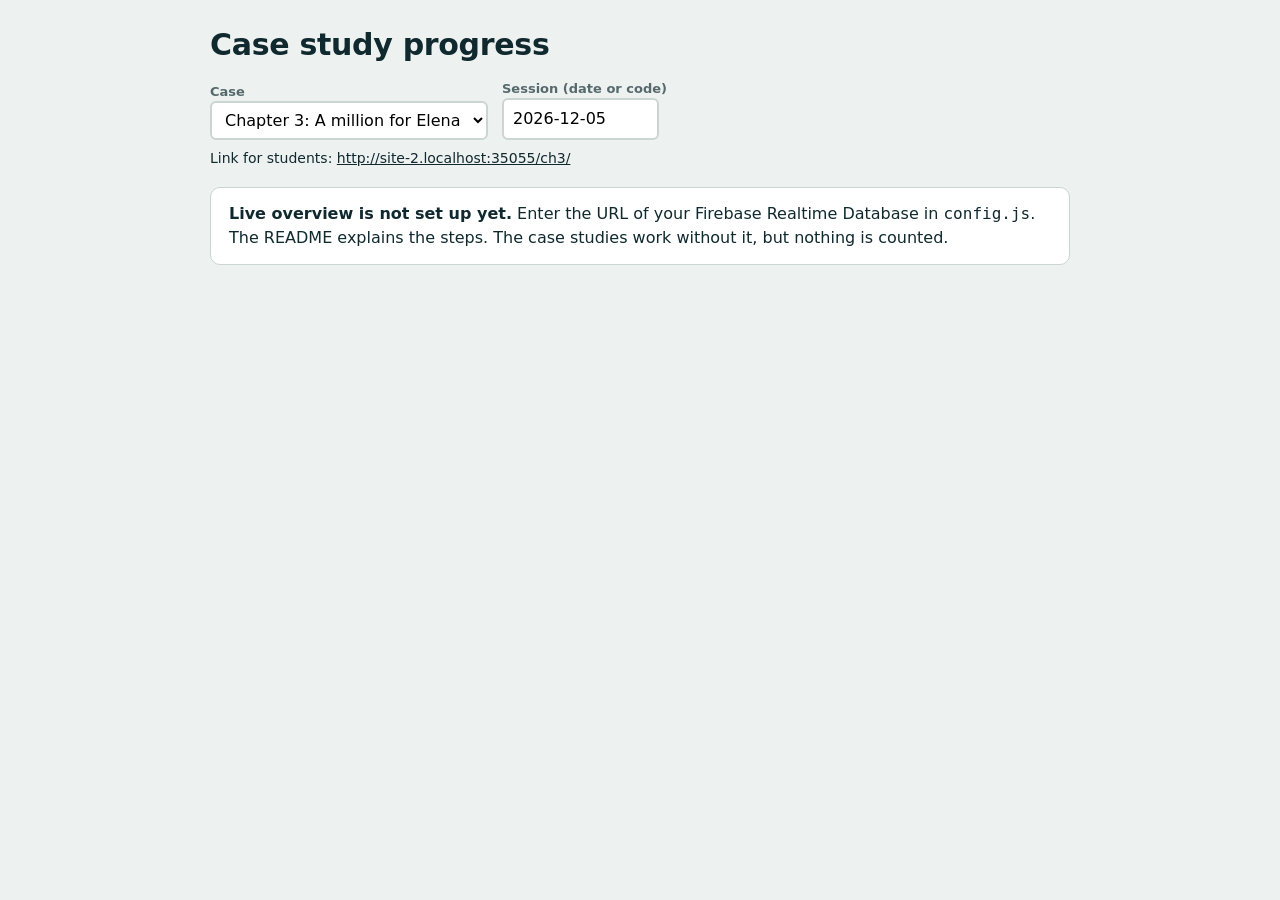
==== dashboard.html @ 78c8aa27 "Add chapter 3 case study, instructor dashboard and setup notes Co-Authored-By: Claude Fable 5.2 <nor" ====
<!doctype html>
<html lang="en">
<head>
<meta charset="utf-8">
<meta name="viewport" content="width=device-width, initial-scale=1">
<meta name="robots" content="noindex">
<title>Case study progress</title>
<link rel="stylesheet" href="assets/case.css">
<style>
.dash{max-width:900px;margin:0 auto;padding:28px 20px 60px}
.dash h1{font-size:30px;font-weight:800}
.ctl{display:flex;flex-wrap:wrap;gap:14px;align-items:end;margin:16px 0 8px}
.ctl label{display:block;font-size:13px;font-weight:700;color:var(--muted)}
.ctl select,.ctl input{font:inherit;padding:7px 9px;border:2px solid var(--line);border-radius:6px;background:#fff}
.link{font-size:14px;word-break:break-all;margin:4px 0 18px}
.big{display:flex;gap:40px;margin:10px 0 22px}
.big div b{display:block;font-size:64px;line-height:1;font-weight:800}
.big div span{color:var(--muted)}
.bar{display:grid;grid-template-columns:minmax(150px,260px) 1fr 86px;gap:12px;align-items:center;margin:9px 0}
.bar .t{font-weight:700;font-size:15px}
.bar .rail{height:26px;background:#fff;border:1px solid var(--line);border-radius:6px;overflow:hidden}
.bar .fill{height:100%;background:var(--teal);transition:width .4s}
.bar .n{text-align:right;font-weight:700}
.note{background:#fff;border:1px solid var(--line);border-radius:10px;padding:14px 18px;margin-top:18px}
.stamp{font-size:13px;color:var(--muted);margin-top:18px}
</style>
</head>
<body>
<main class="dash">
  <h1>Case study progress</h1>
  <div class="ctl">
    <div><label for="case">Case</label><select id="case"><option value="ch3">Chapter 3: A million for Elena</option></select></div>
    <div><label for="run">Session (date or code)</label><input id="run" size="12"></div>
  </div>
  <p class="link">Link for students: <a id="link" href="#"></a></p>
  <div id="out"></div>
  <p class="stamp" id="stamp"></p>
</main>
<script src="config.js"></script>
<script>
(function(){
  var cfg=window.CASE_CONFIG||{}, $=function(i){return document.getElementById(i);};
  var d=new Date(), p=function(n){return (n<10?"0":"")+n;};
  var q=new URLSearchParams(location.search);
  $("run").value=q.get("run")||d.getFullYear()+"-"+p(d.getMonth()+1)+"-"+p(d.getDate());
  if(q.get("case")) $("case").value=q.get("case");
  var titles={}, timer=null;

  function loadTitles(id,cb){
    if(titles[id]) return cb();
    var s=document.createElement("script"); s.src=id+"/case-data.js";
    s.onload=function(){ titles[id]=window.CASE.tasks.map(function(t){return t.title;}); cb(); };
    s.onerror=function(){ titles[id]=[]; cb(); };
    document.head.appendChild(s);
  }
  function link(){
    var base=location.href.replace(/dashboard\.html.*$/,""), today=d.getFullYear()+"-"+p(d.getMonth()+1)+"-"+p(d.getDate());
    var u=base+$("case").value+"/"+($("run").value===today?"":"?run="+encodeURIComponent($("run").value));
    $("link").href=u; $("link").textContent=u;
  }
  function draw(data){
    var id=$("case").value, T=titles[id]||[], n=T.length, sessions=Object.keys(data||{});
    var started=sessions.length, c=[], i;
    for(i=1;i<=n;i++) c.push(sessions.filter(function(s){return data[s]["s"+i]!=null;}).length);
    var h='<div class="big"><div><b>'+started+'</b><span>teams started</span></div><div><b>'+(c[n-1]||0)+'</b><span>teams finished</span></div></div>';
    T.forEach(function(t,k){
      var pct=started?Math.round(c[k]/started*100):0;
      h+='<div class="bar"><div class="t">'+(k+1)+'. '+t+'</div><div class="rail"><div class="fill" style="width:'+pct+'%"></div></div><div class="n">'+c[k]+' ('+pct+'%)</div></div>';
    });
    if(!started) h+='<p class="note">No team has started in this session yet. Students must open the link above, with the same session code.</p>';
    $("out").innerHTML=h;
  }
  function tick(){
    if(!cfg.firebaseUrl){
      $("out").innerHTML='<p class="note"><strong>Live overview is not set up yet.</strong> Enter the URL of your Firebase Realtime Database in <code>config.js</code>. The README explains the steps. The case studies work without it, but nothing is counted.</p>';
      return;
    }
    var run=$("run").value.replace(/[^A-Za-z0-9_-]/g,"").slice(0,20)||"default";
    fetch(cfg.firebaseUrl.replace(/\/+$/,"")+"/progress/"+$("case").value+"/"+run+".json",{cache:"no-store"})
      .then(function(r){ if(!r.ok) throw new Error("HTTP "+r.status); return r.json(); })
      .then(function(data){ draw(data); $("stamp").textContent="Updated "+new Date().toLocaleTimeString()+". Refreshes every 5 seconds."; })
      .catch(function(e){ $("stamp").textContent="Could not read the database ("+e.message+"). Check the URL in config.js and the database rules."; });
  }
  function start(){ link(); clearInterval(timer); loadTitles($("case").value,function(){ tick(); timer=setInterval(tick,5000); }); }
  $("case").onchange=start; $("run").onchange=start; start();
})();
</script>
</body>
</html>
---- assets/case.css ----
:root{
  --paper:#EDF1F0; --panel:#FFFFFF; --ink:#10292E; --muted:#56696D; --line:#CBD5D3;
  --amber:#C98A12; --teal:#1F7F78; --berry:#B3305F; --ok:#22734A; --okbg:#E3F1E8;
  --bad:#B4410E; --badbg:#FBEBDD; --focus:#2B6CB0;
  --sans:"Avenir Next","Segoe UI Variable","Segoe UI",system-ui,-apple-system,"Helvetica Neue",Arial,sans-serif;
  --serif:"Iowan Old Style","Palatino Linotype",Palatino,"Book Antiqua",Georgia,serif;
}
*{box-sizing:border-box}
html{-webkit-text-size-adjust:100%}
body{margin:0;background:var(--paper);color:var(--ink);font:16px/1.5 var(--sans);font-variant-numeric:tabular-nums}
h1,h2,h3{line-height:1.15;margin:0;letter-spacing:-.01em}
p{margin:.6em 0}
a{color:inherit}
button{font:inherit;cursor:pointer}
:focus-visible{outline:3px solid var(--focus);outline-offset:2px}

.top{position:sticky;top:0;z-index:5;background:var(--ink);color:#fff}
.top-in{max-width:1180px;margin:0 auto;padding:10px 20px;display:flex;align-items:center;gap:18px}
.top .name{font-weight:700;font-size:15px;white-space:nowrap}
.track{display:flex;gap:6px;flex:1;list-style:none;margin:0;padding:0}
.track li{flex:1;height:26px;border-radius:13px;background:rgba(255,255,255,.14);font-size:13px;font-weight:700;
  display:flex;align-items:center;justify-content:center;color:rgba(255,255,255,.6)}
.track li.done{background:#7FD1A6;color:var(--ink)}
.track li.now{background:#fff;color:var(--ink)}
.clock{font-size:14px;white-space:nowrap;opacity:.85}

.wrap{max-width:1180px;margin:0 auto;padding:24px 20px 80px;display:grid;gap:28px}
@media(min-width:940px){.wrap{grid-template-columns:minmax(0,1fr) 440px;align-items:start}
  .aside{position:sticky;top:66px}}
.aside{order:2}
.aside{background:var(--panel);border-radius:10px;padding:16px 16px 12px;border:1px solid var(--line)}
.aside h2{font-size:17px}
.aside summary{font-weight:700;cursor:pointer;font-size:17px}

.intro h1{font-size:clamp(34px,6vw,56px);font-weight:800;letter-spacing:-.03em;max-width:12ch}
.intro .lede{font-size:19px;max-width:56ch}
.rules{padding-left:1.1em;max-width:60ch}
.rules li{margin:.3em 0}

.task{background:var(--panel);border:1px solid var(--line);border-radius:10px;padding:22px 24px;margin-bottom:16px}
.task h2{font-size:24px;font-weight:800;margin-bottom:4px}
.task .num{font-size:14px;color:var(--muted);font-weight:700}
.task .body{max-width:66ch}
.mail{font-family:var(--serif);font-size:18px;line-height:1.55;border-left:4px solid var(--berry);padding:2px 0 2px 16px;margin:14px 0;max-width:60ch}
.mail .from{display:block;font-family:var(--sans);font-size:13px;font-weight:700;color:var(--berry);margin-bottom:2px}
.given{border-collapse:collapse;margin:10px 0;font-size:15px}
.given th,.given td{padding:5px 14px 5px 0;text-align:left;border-bottom:1px solid var(--line)}
.given th{font-weight:700;color:var(--muted);font-size:13px}
.given td.r,.given th.r{text-align:right}
.f{font-family:var(--serif);font-style:italic;white-space:nowrap}

.fields{display:grid;gap:12px;margin:18px 0 6px;max-width:520px}
.field label{display:block;font-weight:700;font-size:15px;margin-bottom:4px}
.field .row{display:flex;align-items:center;gap:8px}
.field input{font:inherit;font-size:18px;width:150px;padding:8px 10px;border:2px solid var(--line);border-radius:6px;background:#fff;color:var(--ink)}
.field input.ok{border-color:var(--ok);background:var(--okbg)}
.field input.bad{border-color:var(--bad);background:var(--badbg)}
.field .unit{color:var(--muted)}
.field .mark{font-weight:800}
.field .mark.ok{color:var(--ok)} .field .mark.bad{color:var(--bad)}
.hint{margin:6px 0 0;padding:8px 12px;border-radius:6px;background:var(--badbg);color:#5C2606;font-size:15px;max-width:60ch}
.choice{margin:18px 0 6px;border:0;padding:0}
.choice legend{font-weight:700;padding:0;margin-bottom:6px;max-width:60ch}
.choice label{display:flex;gap:10px;align-items:flex-start;padding:8px 10px;border:2px solid var(--line);border-radius:6px;margin:6px 0;max-width:62ch;cursor:pointer}
.choice label.ok{border-color:var(--ok);background:var(--okbg)}
.choice label.bad{border-color:var(--bad);background:var(--badbg)}
.choice input{margin-top:5px}
.actions{display:flex;flex-wrap:wrap;gap:10px;margin-top:16px;align-items:center}
.btn{background:var(--ink);color:#fff;border:0;border-radius:6px;padding:11px 20px;font-weight:700;font-size:16px}
.btn:hover{background:#1B4048}
.btn.ghost{background:transparent;color:var(--ink);border:2px solid var(--ink);padding:9px 16px;font-size:15px}
.approach{margin-top:14px;padding:12px 16px;border:2px dashed var(--line);border-radius:8px;max-width:66ch}
.approach h3{font-size:15px;margin-bottom:4px}
.success{margin-top:16px;padding:14px 18px;border-radius:8px;background:var(--okbg);max-width:66ch}
.success h3{font-size:17px;color:var(--ok);margin-bottom:4px}
.reveal{margin:10px 0;padding:10px 14px;border-radius:8px;background:#EEF1F0;max-width:62ch;font-size:15px}

details.solved{background:var(--panel);border:1px solid var(--line);border-radius:10px;padding:12px 18px;margin-bottom:10px}
details.solved summary{cursor:pointer;font-weight:700;display:flex;gap:10px;align-items:baseline}
details.solved summary .tick{color:var(--ok)}
details.solved dl{display:grid;grid-template-columns:auto auto;justify-content:start;gap:2px 18px;margin:10px 0 4px;font-size:15px}
details.solved dt{color:var(--muted)} details.solved dd{margin:0;font-weight:700}

.finale h1{font-size:clamp(30px,5vw,46px);font-weight:800;letter-spacing:-.02em}
.finale table{font-size:16px}
.finale td.best{font-weight:800;color:var(--ok)}
.foot{font-size:13px;color:var(--muted);margin-top:26px}

.chart svg{width:100%;height:auto;display:block}
.chart .ro{display:grid;grid-template-columns:repeat(4,auto);gap:2px 14px;font-size:14px;margin:8px 0 2px;justify-content:start}
.chart .ro span{color:var(--muted)} .chart .ro b{font-weight:700}
.chart input[type=range]{width:100%;accent-color:var(--berry);margin:6px 0 0}
.chart .sl label{font-size:14px;font-weight:700}
.chart .locked{font-size:14px;color:var(--muted);margin:8px 0 0}
.file{border-collapse:collapse;font-size:14px;width:100%;margin-top:12px}
.file caption{text-align:left;font-weight:700;padding-bottom:4px}
.file th,.file td{padding:4px 8px 4px 0;border-top:1px solid var(--line);text-align:right}
.file th:first-child,.file td:first-child{text-align:left}
.file th{color:var(--muted);font-weight:700;font-size:12.5px}

.landing{max-width:720px;margin:0 auto;padding:60px 20px}
.landing h1{font-size:40px;font-weight:800;letter-spacing:-.02em}
.caselist{list-style:none;padding:0}
.caselist a{display:block;background:#fff;border:1px solid var(--line);border-radius:10px;padding:16px 20px;text-decoration:none;margin:10px 0}
.caselist a:hover{border-color:var(--ink)}

@media(max-width:939px){.top .name{display:none}.task{padding:18px 16px}.wrap{padding:16px 12px 60px;gap:16px}}
@media(prefers-reduced-motion:no-preference){.success{animation:pop .35s ease-out}
  @keyframes pop{from{transform:scale(.97);opacity:.4}to{transform:none;opacity:1}}}
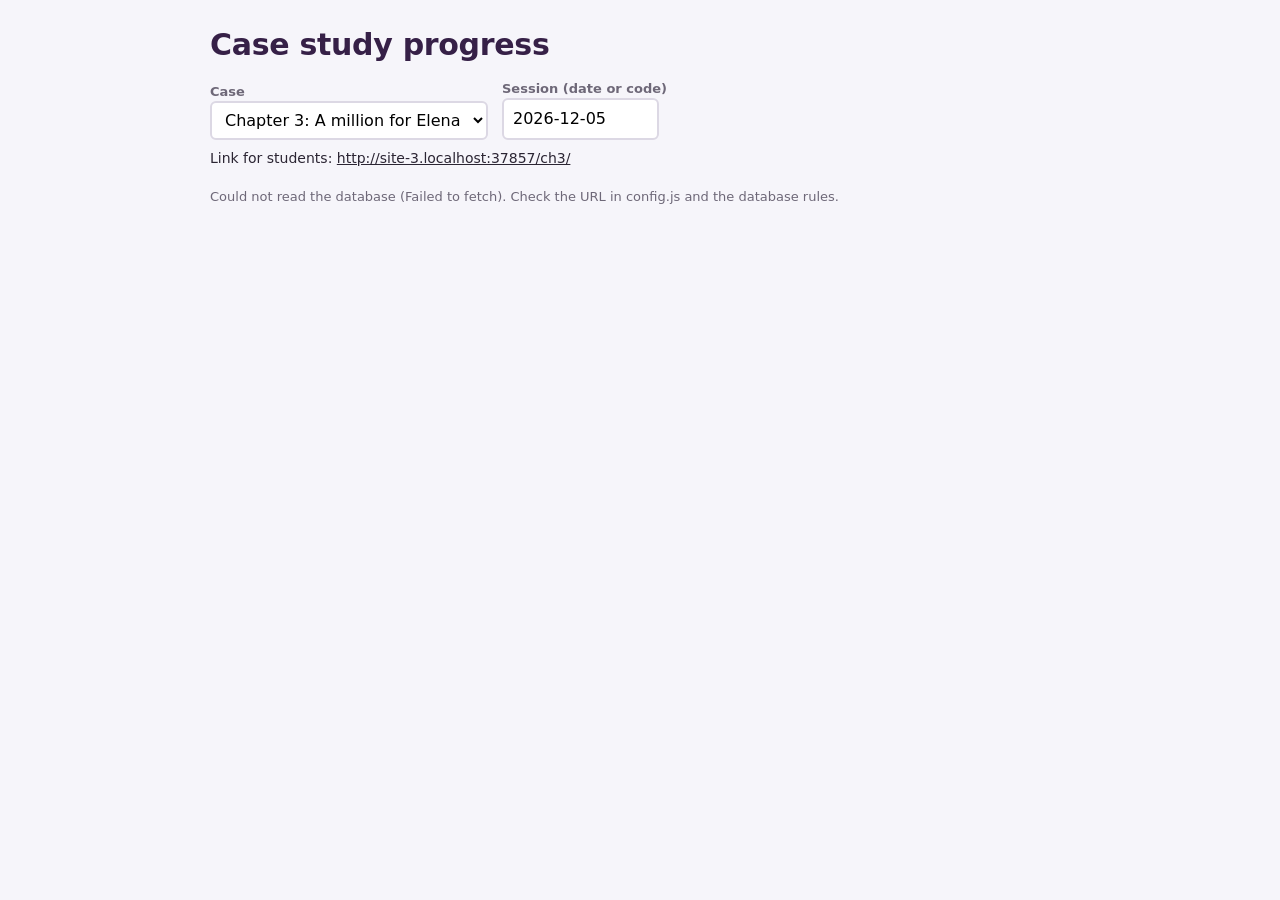
==== commit 22c5a254: "Add chapter 4 case study: The battery bet Co-Authored-By: Claude Fable 5.2 <noreply@anthropic.com> C" ====
--- a/dashboard.html
+++ b/dashboard.html
@@ -29,7 +29,7 @@
 <main class="dash">
   <h1>Case study progress</h1>
   <div class="ctl">
-    <div><label for="case">Case</label><select id="case"><option value="ch3">Chapter 3: A million for Elena</option></select></div>
+    <div><label for="case">Case</label><select id="case"><option value="ch3">Chapter 3: A million for Elena</option><option value="ch4">Chapter 4: The battery bet</option></select></div>
     <div><label for="run">Session (date or code)</label><input id="run" size="12"></div>
   </div>
   <p class="link">Link for students: <a id="link" href="#"></a></p>
--- a/assets/case.css
+++ b/assets/case.css
@@ -1,32 +1,32 @@
 :root{
-  --paper:#EDF1F0; --panel:#FFFFFF; --ink:#10292E; --muted:#56696D; --line:#CBD5D3;
-  --amber:#C98A12; --teal:#1F7F78; --berry:#B3305F; --ok:#22734A; --okbg:#E3F1E8;
-  --bad:#B4410E; --badbg:#FBEBDD; --focus:#2B6CB0;
+  --paper:#F6F5FA; --panel:#FFFFFF; --ink:#2B2533; --dark:#362047; --violet:#5B4C9E; --lilac:#BDB5E3; --tint:#EEEBF8; --muted:#6E6878; --line:#DCD8E4;
+  --teal:#5B4C9E; --berry:#9C3A68; --ok:#3F7A5E; --okbg:#E9F2EC;
+  --bad:#9C3A68; --badbg:#F8ECF2; --focus:#5B4C9E;
   --sans:"Avenir Next","Segoe UI Variable","Segoe UI",system-ui,-apple-system,"Helvetica Neue",Arial,sans-serif;
   --serif:"Iowan Old Style","Palatino Linotype",Palatino,"Book Antiqua",Georgia,serif;
 }
 *{box-sizing:border-box}
 html{-webkit-text-size-adjust:100%}
 body{margin:0;background:var(--paper);color:var(--ink);font:16px/1.5 var(--sans);font-variant-numeric:tabular-nums}
-h1,h2,h3{line-height:1.15;margin:0;letter-spacing:-.01em}
+h1,h2,h3{line-height:1.15;margin:0;letter-spacing:-.01em;color:var(--dark)}
 p{margin:.6em 0}
 a{color:inherit}
 button{font:inherit;cursor:pointer}
 :focus-visible{outline:3px solid var(--focus);outline-offset:2px}
 
-.top{position:sticky;top:0;z-index:5;background:var(--ink);color:#fff}
+.top{position:sticky;top:0;z-index:5;background:var(--dark);color:#fff}
 .top-in{max-width:1180px;margin:0 auto;padding:10px 20px;display:flex;align-items:center;gap:18px}
 .top .name{font-weight:700;font-size:15px;white-space:nowrap}
 .track{display:flex;gap:6px;flex:1;list-style:none;margin:0;padding:0}
 .track li{flex:1;height:26px;border-radius:13px;background:rgba(255,255,255,.14);font-size:13px;font-weight:700;
   display:flex;align-items:center;justify-content:center;color:rgba(255,255,255,.6)}
-.track li.done{background:#7FD1A6;color:var(--ink)}
-.track li.now{background:#fff;color:var(--ink)}
+.track li.done{background:var(--lilac);color:var(--dark)}
+.track li.now{background:#fff;color:var(--dark)}
 .clock{font-size:14px;white-space:nowrap;opacity:.85}
 
 .wrap{max-width:1180px;margin:0 auto;padding:24px 20px 80px;display:grid;gap:28px}
 @media(min-width:940px){.wrap{grid-template-columns:minmax(0,1fr) 440px;align-items:start}
-  .aside{position:sticky;top:66px}}
+  .aside{position:sticky;top:66px;max-height:calc(100vh - 82px);overflow:auto}}
 .aside{order:2}
 .aside{background:var(--panel);border-radius:10px;padding:16px 16px 12px;border:1px solid var(--line)}
 .aside h2{font-size:17px}
@@ -58,7 +58,7 @@
 .field .unit{color:var(--muted)}
 .field .mark{font-weight:800}
 .field .mark.ok{color:var(--ok)} .field .mark.bad{color:var(--bad)}
-.hint{margin:6px 0 0;padding:8px 12px;border-radius:6px;background:var(--badbg);color:#5C2606;font-size:15px;max-width:60ch}
+.hint{margin:6px 0 0;padding:8px 12px;border-radius:6px;background:var(--badbg);color:#5E2340;font-size:15px;max-width:60ch}
 .choice{margin:18px 0 6px;border:0;padding:0}
 .choice legend{font-weight:700;padding:0;margin-bottom:6px;max-width:60ch}
 .choice label{display:flex;gap:10px;align-items:flex-start;padding:8px 10px;border:2px solid var(--line);border-radius:6px;margin:6px 0;max-width:62ch;cursor:pointer}
@@ -66,14 +66,14 @@
 .choice label.bad{border-color:var(--bad);background:var(--badbg)}
 .choice input{margin-top:5px}
 .actions{display:flex;flex-wrap:wrap;gap:10px;margin-top:16px;align-items:center}
-.btn{background:var(--ink);color:#fff;border:0;border-radius:6px;padding:11px 20px;font-weight:700;font-size:16px}
-.btn:hover{background:#1B4048}
-.btn.ghost{background:transparent;color:var(--ink);border:2px solid var(--ink);padding:9px 16px;font-size:15px}
+.btn{background:var(--dark);color:#fff;border:0;border-radius:6px;padding:11px 20px;font-weight:700;font-size:16px}
+.btn:hover{background:#4A2E60}
+.btn.ghost{background:transparent;color:var(--dark);border:2px solid var(--dark);padding:9px 16px;font-size:15px}
 .approach{margin-top:14px;padding:12px 16px;border:2px dashed var(--line);border-radius:8px;max-width:66ch}
 .approach h3{font-size:15px;margin-bottom:4px}
 .success{margin-top:16px;padding:14px 18px;border-radius:8px;background:var(--okbg);max-width:66ch}
 .success h3{font-size:17px;color:var(--ok);margin-bottom:4px}
-.reveal{margin:10px 0;padding:10px 14px;border-radius:8px;background:#EEF1F0;max-width:62ch;font-size:15px}
+.reveal{margin:10px 0;padding:10px 14px;border-radius:8px;background:var(--tint);max-width:62ch;font-size:15px}
 
 details.solved{background:var(--panel);border:1px solid var(--line);border-radius:10px;padding:12px 18px;margin-bottom:10px}
 details.solved summary{cursor:pointer;font-weight:700;display:flex;gap:10px;align-items:baseline}
@@ -102,8 +102,11 @@
 .landing h1{font-size:40px;font-weight:800;letter-spacing:-.02em}
 .caselist{list-style:none;padding:0}
 .caselist a{display:block;background:#fff;border:1px solid var(--line);border-radius:10px;padding:16px 20px;text-decoration:none;margin:10px 0}
-.caselist a:hover{border-color:var(--ink)}
+.caselist a:hover{border-color:var(--violet)}
 
 @media(max-width:939px){.top .name{display:none}.task{padding:18px 16px}.wrap{padding:16px 12px 60px;gap:16px}}
 @media(prefers-reduced-motion:no-preference){.success{animation:pop .35s ease-out}
   @keyframes pop{from{transform:scale(.97);opacity:.4}to{transform:none;opacity:1}}}
+
+.btn.ghost:hover{background:var(--tint)}
+.success h3{color:var(--ok)}
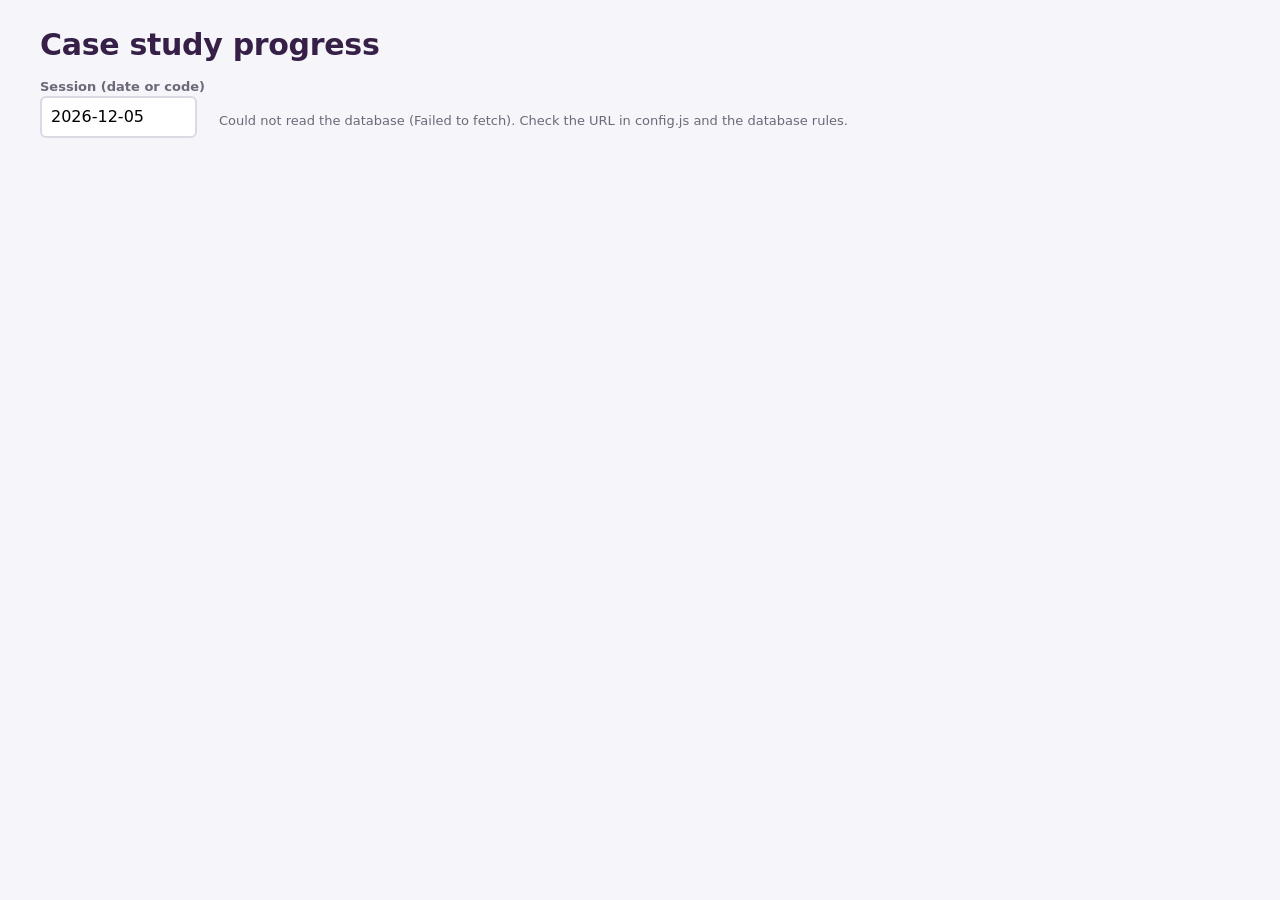
==== commit c1b3e4a8: "Dashboard: show all case studies side by side Co-Authored-By: Claude Fable 5.2 <noreply@anthropic.co" ====
--- a/dashboard.html
+++ b/dashboard.html
@@ -7,82 +7,87 @@
 <title>Case study progress</title>
 <link rel="stylesheet" href="assets/case.css">
 <style>
-.dash{max-width:900px;margin:0 auto;padding:28px 20px 60px}
+.dash{max-width:1240px;margin:0 auto;padding:28px 20px 60px}
 .dash h1{font-size:30px;font-weight:800}
-.ctl{display:flex;flex-wrap:wrap;gap:14px;align-items:end;margin:16px 0 8px}
+.ctl{display:flex;flex-wrap:wrap;gap:14px;align-items:end;margin:14px 0 18px}
 .ctl label{display:block;font-size:13px;font-weight:700;color:var(--muted)}
-.ctl select,.ctl input{font:inherit;padding:7px 9px;border:2px solid var(--line);border-radius:6px;background:#fff}
-.link{font-size:14px;word-break:break-all;margin:4px 0 18px}
-.big{display:flex;gap:40px;margin:10px 0 22px}
-.big div b{display:block;font-size:64px;line-height:1;font-weight:800}
-.big div span{color:var(--muted)}
-.bar{display:grid;grid-template-columns:minmax(150px,260px) 1fr 86px;gap:12px;align-items:center;margin:9px 0}
-.bar .t{font-weight:700;font-size:15px}
-.bar .rail{height:26px;background:#fff;border:1px solid var(--line);border-radius:6px;overflow:hidden}
-.bar .fill{height:100%;background:var(--teal);transition:width .4s}
-.bar .n{text-align:right;font-weight:700}
-.note{background:#fff;border:1px solid var(--line);border-radius:10px;padding:14px 18px;margin-top:18px}
-.stamp{font-size:13px;color:var(--muted);margin-top:18px}
+.ctl input{font:inherit;padding:7px 9px;border:2px solid var(--line);border-radius:6px;background:#fff}
+.ctl .stamp{font-size:13px;color:var(--muted);margin:0 0 8px}
+.grid{display:grid;gap:18px}
+@media(min-width:900px){.grid{grid-template-columns:1fr 1fr}}
+.card{background:#fff;border:1px solid var(--line);border-radius:10px;padding:18px 20px}
+.card h2{font-size:21px;font-weight:800}
+.card .chap{font-size:13px;font-weight:700;color:var(--muted)}
+.link{font-size:13px;word-break:break-all;margin:4px 0 10px;color:var(--muted)}
+.big{display:flex;gap:36px;margin:8px 0 14px}
+.big div b{display:block;font-size:54px;line-height:1;font-weight:800;color:var(--dark)}
+.big div span{color:var(--muted);font-size:14px}
+.bar{display:grid;grid-template-columns:minmax(120px,210px) 1fr 76px;gap:10px;align-items:center;margin:7px 0}
+.bar .t{font-weight:700;font-size:14px}
+.bar .rail{height:22px;background:var(--paper);border:1px solid var(--line);border-radius:6px;overflow:hidden}
+.bar .fill{height:100%;background:var(--violet);transition:width .4s}
+.bar .n{text-align:right;font-weight:700;font-size:14px}
+.idle{color:var(--muted);font-size:14px;margin:6px 0 0}
+.note{background:#fff;border:1px solid var(--line);border-radius:10px;padding:14px 18px}
 </style>
 </head>
 <body>
 <main class="dash">
   <h1>Case study progress</h1>
   <div class="ctl">
-    <div><label for="case">Case</label><select id="case"><option value="ch3">Chapter 3: A million for Elena</option><option value="ch4">Chapter 4: The battery bet</option></select></div>
     <div><label for="run">Session (date or code)</label><input id="run" size="12"></div>
+    <p class="stamp" id="stamp"></p>
   </div>
-  <p class="link">Link for students: <a id="link" href="#"></a></p>
-  <div id="out"></div>
-  <p class="stamp" id="stamp"></p>
+  <div id="out" class="grid"></div>
 </main>
 <script src="config.js"></script>
 <script>
 (function(){
+  var CASES=[{id:"ch3",chap:"Chapter 3"},{id:"ch4",chap:"Chapter 4"}];
   var cfg=window.CASE_CONFIG||{}, $=function(i){return document.getElementById(i);};
-  var d=new Date(), p=function(n){return (n<10?"0":"")+n;};
-  var q=new URLSearchParams(location.search);
-  $("run").value=q.get("run")||d.getFullYear()+"-"+p(d.getMonth()+1)+"-"+p(d.getDate());
-  if(q.get("case")) $("case").value=q.get("case");
-  var titles={}, timer=null;
+  var d=new Date(), p=function(n){return (n<10?"0":"")+n;}, today=d.getFullYear()+"-"+p(d.getMonth()+1)+"-"+p(d.getDate());
+  var q=new URLSearchParams(location.search), timer=null;
+  $("run").value=q.get("run")||today;
+  function runCode(){ return $("run").value.replace(/[^A-Za-z0-9_-]/g,"").slice(0,20)||"default"; }
 
-  function loadTitles(id,cb){
-    if(titles[id]) return cb();
-    var s=document.createElement("script"); s.src=id+"/case-data.js";
-    s.onload=function(){ titles[id]=window.CASE.tasks.map(function(t){return t.title;}); cb(); };
-    s.onerror=function(){ titles[id]=[]; cb(); };
+  function loadCases(i,cb){
+    if(i>=CASES.length) return cb();
+    var s=document.createElement("script"); s.src=CASES[i].id+"/case-data.js";
+    s.onload=function(){ CASES[i].title=window.CASE.title; CASES[i].tasks=window.CASE.tasks.map(function(t){return t.title;}); loadCases(i+1,cb); };
+    s.onerror=function(){ CASES[i].title=CASES[i].id; CASES[i].tasks=[]; loadCases(i+1,cb); };
     document.head.appendChild(s);
   }
-  function link(){
-    var base=location.href.replace(/dashboard\.html.*$/,""), today=d.getFullYear()+"-"+p(d.getMonth()+1)+"-"+p(d.getDate());
-    var u=base+$("case").value+"/"+($("run").value===today?"":"?run="+encodeURIComponent($("run").value));
-    $("link").href=u; $("link").textContent=u;
-  }
-  function draw(data){
-    var id=$("case").value, T=titles[id]||[], n=T.length, sessions=Object.keys(data||{});
-    var started=sessions.length, c=[], i;
-    for(i=1;i<=n;i++) c.push(sessions.filter(function(s){return data[s]["s"+i]!=null;}).length);
-    var h='<div class="big"><div><b>'+started+'</b><span>teams started</span></div><div><b>'+(c[n-1]||0)+'</b><span>teams finished</span></div></div>';
-    T.forEach(function(t,k){
-      var pct=started?Math.round(c[k]/started*100):0;
-      h+='<div class="bar"><div class="t">'+(k+1)+'. '+t+'</div><div class="rail"><div class="fill" style="width:'+pct+'%"></div></div><div class="n">'+c[k]+' ('+pct+'%)</div></div>';
+  function card(c,data){
+    var base=location.href.replace(/dashboard\.html.*$/,""), run=runCode();
+    var u=base+c.id+"/"+(run===today?"":"?run="+encodeURIComponent(run));
+    var n=c.tasks.length, sessions=Object.keys(data||{}), started=sessions.length, cnt=[], i;
+    for(i=1;i<=n;i++) cnt.push(sessions.filter(function(s){return data[s]["s"+i]!=null;}).length);
+    var h='<section class="card"><div class="chap">'+c.chap+'</div><h2>'+c.title+'</h2>'+
+      '<p class="link">Link for students: <a href="'+u+'">'+u+'</a></p>'+
+      '<div class="big"><div><b>'+started+'</b><span>teams started</span></div><div><b>'+(cnt[n-1]||0)+'</b><span>teams finished</span></div></div>';
+    c.tasks.forEach(function(t,k){
+      var pct=started?Math.round(cnt[k]/started*100):0;
+      h+='<div class="bar"><div class="t">'+(k+1)+'. '+t+'</div><div class="rail"><div class="fill" style="width:'+pct+'%"></div></div><div class="n">'+cnt[k]+' ('+pct+'%)</div></div>';
     });
-    if(!started) h+='<p class="note">No team has started in this session yet. Students must open the link above, with the same session code.</p>';
-    $("out").innerHTML=h;
+    if(!started) h+='<p class="idle">No team has started in this session yet.</p>';
+    return h+'</section>';
   }
   function tick(){
     if(!cfg.firebaseUrl){
-      $("out").innerHTML='<p class="note"><strong>Live overview is not set up yet.</strong> Enter the URL of your Firebase Realtime Database in <code>config.js</code>. The README explains the steps. The case studies work without it, but nothing is counted.</p>';
+      $("out").innerHTML='<p class="note"><strong>Live overview is not set up yet.</strong> Enter the URL of your Firebase Realtime Database in <code>config.js</code>. The README explains the steps.</p>';
       return;
     }
-    var run=$("run").value.replace(/[^A-Za-z0-9_-]/g,"").slice(0,20)||"default";
-    fetch(cfg.firebaseUrl.replace(/\/+$/,"")+"/progress/"+$("case").value+"/"+run+".json",{cache:"no-store"})
-      .then(function(r){ if(!r.ok) throw new Error("HTTP "+r.status); return r.json(); })
-      .then(function(data){ draw(data); $("stamp").textContent="Updated "+new Date().toLocaleTimeString()+". Refreshes every 5 seconds."; })
-      .catch(function(e){ $("stamp").textContent="Could not read the database ("+e.message+"). Check the URL in config.js and the database rules."; });
+    var base=cfg.firebaseUrl.replace(/\/+$/,""), run=runCode();
+    Promise.all(CASES.map(function(c){
+      return fetch(base+"/progress/"+c.id+"/"+run+".json",{cache:"no-store"}).then(function(r){ if(!r.ok) throw new Error("HTTP "+r.status); return r.json(); });
+    })).then(function(all){
+      $("out").innerHTML=CASES.map(function(c,i){return card(c,all[i]);}).join("");
+      $("stamp").textContent="Updated "+new Date().toLocaleTimeString()+". Refreshes every 5 seconds.";
+    }).catch(function(e){ $("stamp").textContent="Could not read the database ("+e.message+"). Check the URL in config.js and the database rules."; });
   }
-  function start(){ link(); clearInterval(timer); loadTitles($("case").value,function(){ tick(); timer=setInterval(tick,5000); }); }
-  $("case").onchange=start; $("run").onchange=start; start();
+  function start(){ clearInterval(timer); tick(); timer=setInterval(tick,5000); }
+  $("run").onchange=start;
+  loadCases(0,start);
 })();
 </script>
 </body>
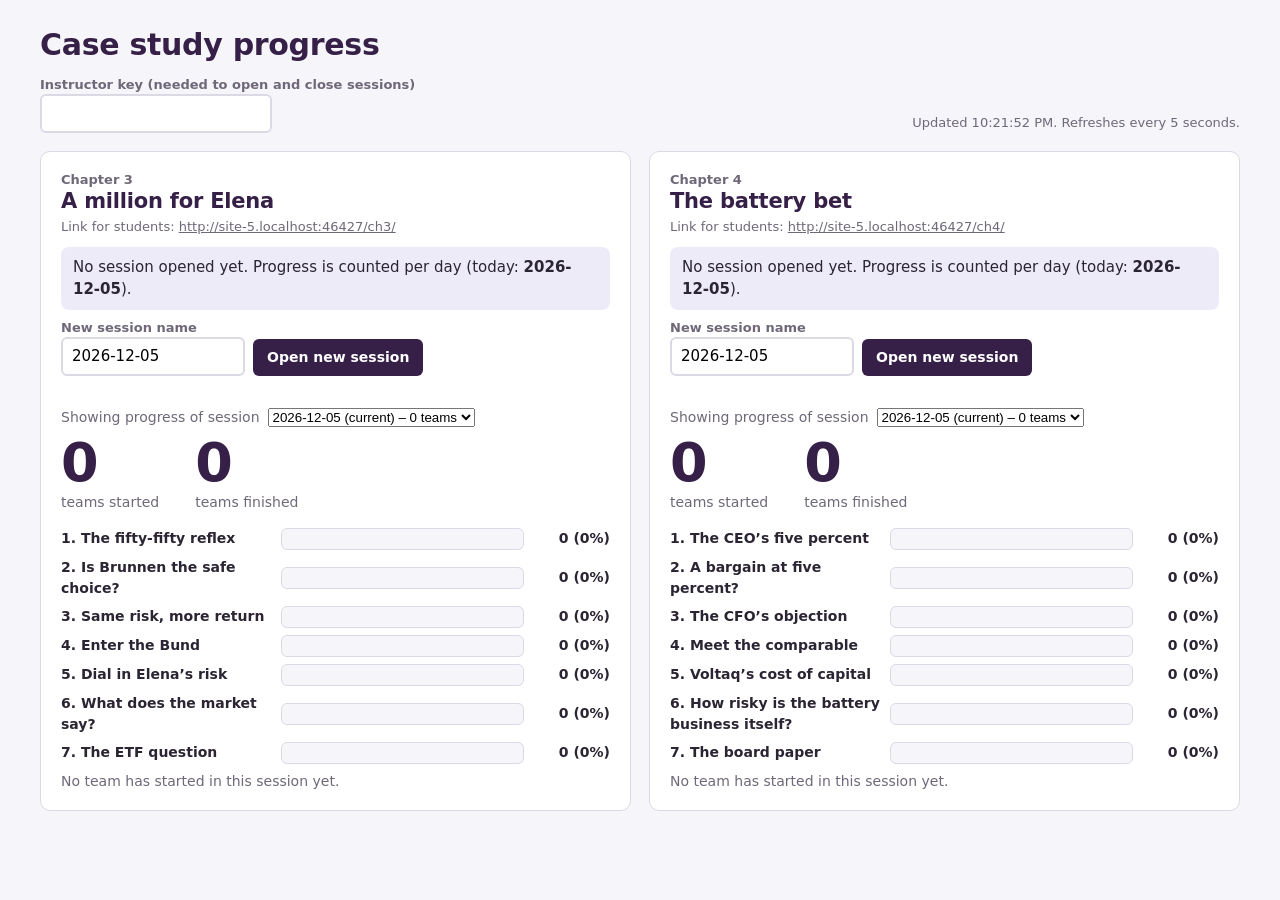
==== commit 6872ccd4: "Sessions: open, close and reopen per case study from the dashboard Co-Authored-By: Claude Opus 5.5 <" ====
--- a/dashboard.html
+++ b/dashboard.html
@@ -9,15 +9,24 @@
 <style>
 .dash{max-width:1240px;margin:0 auto;padding:28px 20px 60px}
 .dash h1{font-size:30px;font-weight:800}
-.ctl{display:flex;flex-wrap:wrap;gap:14px;align-items:end;margin:14px 0 18px}
-.ctl label{display:block;font-size:13px;font-weight:700;color:var(--muted)}
-.ctl input{font:inherit;padding:7px 9px;border:2px solid var(--line);border-radius:6px;background:#fff}
-.ctl .stamp{font-size:13px;color:var(--muted);margin:0 0 8px}
+.top-row{display:flex;flex-wrap:wrap;gap:16px;align-items:end;justify-content:space-between;margin:12px 0 18px}
+.keybox label,.ctl label{display:block;font-size:13px;font-weight:700;color:var(--muted)}
+.keybox input,.ctl input,.ctl select{font:inherit;font-size:15px;padding:6px 9px;border:2px solid var(--line);border-radius:6px;background:#fff}
+.stamp{font-size:13px;color:var(--muted);margin:0}
 .grid{display:grid;gap:18px}
 @media(min-width:900px){.grid{grid-template-columns:1fr 1fr}}
 .card{background:#fff;border:1px solid var(--line);border-radius:10px;padding:18px 20px}
 .card h2{font-size:21px;font-weight:800}
 .card .chap{font-size:13px;font-weight:700;color:var(--muted)}
+.status{margin:10px 0 4px;padding:9px 12px;border-radius:8px;font-size:15px}
+.status.open{background:var(--okbg)}
+.status.closed{background:var(--badbg)}
+.status.none{background:var(--tint)}
+.ctl{display:flex;flex-wrap:wrap;gap:8px;align-items:end;margin:8px 0 4px}
+.ctl .btn{padding:8px 14px;font-size:14px}
+.msg{font-size:13px;margin:4px 0 0;min-height:1em}
+.msg.err{color:var(--bad)}
+.view{display:flex;gap:8px;align-items:center;margin:14px 0 2px;font-size:14px;color:var(--muted)}
 .link{font-size:13px;word-break:break-all;margin:4px 0 10px;color:var(--muted)}
 .big{display:flex;gap:36px;margin:8px 0 14px}
 .big div b{display:block;font-size:54px;line-height:1;font-weight:800;color:var(--dark)}
@@ -34,8 +43,8 @@
 <body>
 <main class="dash">
   <h1>Case study progress</h1>
-  <div class="ctl">
-    <div><label for="run">Session (date or code)</label><input id="run" size="12"></div>
+  <div class="top-row">
+    <div class="keybox"><label for="key">Instructor key (needed to open and close sessions)</label><input id="key" type="password" size="22" autocomplete="off"></div>
     <p class="stamp" id="stamp"></p>
   </div>
   <div id="out" class="grid"></div>
@@ -45,10 +54,15 @@
 (function(){
   var CASES=[{id:"ch3",chap:"Chapter 3"},{id:"ch4",chap:"Chapter 4"}];
   var cfg=window.CASE_CONFIG||{}, $=function(i){return document.getElementById(i);};
-  var d=new Date(), p=function(n){return (n<10?"0":"")+n;}, today=d.getFullYear()+"-"+p(d.getMonth()+1)+"-"+p(d.getDate());
-  var q=new URLSearchParams(location.search), timer=null;
-  $("run").value=q.get("run")||today;
-  function runCode(){ return $("run").value.replace(/[^A-Za-z0-9_-]/g,"").slice(0,20)||"default"; }
+  var BASE=(cfg.firebaseUrl||"").replace(/\/+$/,"");
+  var p=function(n){return (n<10?"0":"")+n;};
+  function today(){var d=new Date();return d.getFullYear()+"-"+p(d.getMonth()+1)+"-"+p(d.getDate());}
+  function clean(r){return String(r||"").replace(/[^A-Za-z0-9_-]/g,"").slice(0,20);}
+  function esc(s){return String(s).replace(/[&<>"]/g,function(c){return {"&":"&amp;","<":"&lt;",">":"&gt;",'"':"&quot;"}[c];});}
+  var store={get:function(k){try{return localStorage.getItem(k)||"";}catch(e){return "";}},set:function(k,v){try{localStorage.setItem(k,v);}catch(e){}}};
+  $("key").value=store.get("cmrm-instructor-key");
+  $("key").oninput=function(){store.set("cmrm-instructor-key",$("key").value);};
+  var timer=null;
 
   function loadCases(i,cb){
     if(i>=CASES.length) return cb();
@@ -57,37 +71,81 @@
     s.onerror=function(){ CASES[i].title=CASES[i].id; CASES[i].tasks=[]; loadCases(i+1,cb); };
     document.head.appendChild(s);
   }
-  function card(c,data){
-    var base=location.href.replace(/dashboard\.html.*$/,""), run=runCode();
-    var u=base+c.id+"/"+(run===today?"":"?run="+encodeURIComponent(run));
+  function getJSON(path){ return fetch(BASE+path+".json",{cache:"no-store"}).then(function(r){ if(!r.ok) throw new Error("HTTP "+r.status); return r.json(); }); }
+  function getControl(c){
+    return Promise.all(["run","open","since"].map(function(k){ return getJSON("/control/"+c.id+"/"+k).catch(function(){return null;}); }))
+      .then(function(v){ return v[0]?{run:v[0],open:v[1]===true,since:v[2]}:null; });
+  }
+  function fmtDate(ms){ if(!ms) return ""; var d=new Date(ms); return p(d.getDate())+"."+p(d.getMonth()+1)+"."+d.getFullYear()+", "+p(d.getHours())+":"+p(d.getMinutes()); }
+
+  /* one card per case: session control on top, progress below */
+  function skeleton(){
+    $("out").innerHTML=CASES.map(function(c){
+      return '<section class="card" id="card-'+c.id+'"><div class="chap">'+c.chap+'</div><h2>'+esc(c.title)+'</h2>'+
+        '<p class="link">Link for students: <a href="'+c.id+'/">'+location.href.replace(/dashboard\.html.*$/,"")+c.id+'/</a></p>'+
+        '<div class="status none" id="st-'+c.id+'">Loading …</div>'+
+        '<div class="ctl"><div><label for="nm-'+c.id+'">New session name</label><input id="nm-'+c.id+'" size="16" value="'+today()+'"></div>'+
+        '<button class="btn" id="op-'+c.id+'">Open new session</button><button class="btn ghost" id="tg-'+c.id+'" hidden></button></div>'+
+        '<p class="msg" id="msg-'+c.id+'"></p>'+
+        '<div class="view">Showing progress of session <select id="sel-'+c.id+'"></select></div>'+
+        '<div id="prog-'+c.id+'"></div></section>';
+    }).join("");
+    CASES.forEach(function(c){
+      $("op-"+c.id).onclick=function(){ var n=clean($("nm-"+c.id).value); if(!n){ msg(c,"Enter a session name (letters, digits, - and _).",true); return; } write(c,n,true,true); };
+      $("tg-"+c.id).onclick=function(){ if(c.ctrl) write(c,c.ctrl.run,!c.ctrl.open,false); };
+      $("sel-"+c.id).onchange=function(){ c.view=$("sel-"+c.id).value; c.pinned=true; refresh(); };
+    });
+  }
+  function msg(c,t,err){ var m=$("msg-"+c.id); m.textContent=t||""; m.className="msg"+(err?" err":""); }
+  function write(c,run,open,isNew){
+    var key=$("key").value;
+    if(!key){ msg(c,"Enter the instructor key at the top of the page first.",true); return; }
+    var body={run:run,open:open,since:isNew||!c.ctrl?{".sv":"timestamp"}:(c.ctrl.since||{".sv":"timestamp"}),key:key};
+    fetch(BASE+"/control/"+c.id+".json",{method:"PUT",body:JSON.stringify(body)}).then(function(r){
+      if(r.status===401||r.status===403) throw new Error("The database refused the change. Check the instructor key and the database rules.");
+      if(!r.ok) throw new Error("HTTP "+r.status);
+      msg(c,open?(isNew?"Session “"+run+"” is open. Students who open the case now join it.":"Session “"+run+"” is open again."):"Session “"+run+"” is closed. Progress is kept; nothing new is counted.");
+      c.pinned=false; refresh();
+    }).catch(function(e){ msg(c,e.message,true); });
+  }
+  function bars(c,data){
     var n=c.tasks.length, sessions=Object.keys(data||{}), started=sessions.length, cnt=[], i;
     for(i=1;i<=n;i++) cnt.push(sessions.filter(function(s){return data[s]["s"+i]!=null;}).length);
-    var h='<section class="card"><div class="chap">'+c.chap+'</div><h2>'+c.title+'</h2>'+
-      '<p class="link">Link for students: <a href="'+u+'">'+u+'</a></p>'+
-      '<div class="big"><div><b>'+started+'</b><span>teams started</span></div><div><b>'+(cnt[n-1]||0)+'</b><span>teams finished</span></div></div>';
+    var h='<div class="big"><div><b>'+started+'</b><span>teams started</span></div><div><b>'+(cnt[n-1]||0)+'</b><span>teams finished</span></div></div>';
     c.tasks.forEach(function(t,k){
       var pct=started?Math.round(cnt[k]/started*100):0;
-      h+='<div class="bar"><div class="t">'+(k+1)+'. '+t+'</div><div class="rail"><div class="fill" style="width:'+pct+'%"></div></div><div class="n">'+cnt[k]+' ('+pct+'%)</div></div>';
+      h+='<div class="bar"><div class="t">'+(k+1)+'. '+esc(t)+'</div><div class="rail"><div class="fill" style="width:'+pct+'%"></div></div><div class="n">'+cnt[k]+' ('+pct+'%)</div></div>';
     });
     if(!started) h+='<p class="idle">No team has started in this session yet.</p>';
-    return h+'</section>';
+    return h;
   }
-  function tick(){
-    if(!cfg.firebaseUrl){
-      $("out").innerHTML='<p class="note"><strong>Live overview is not set up yet.</strong> Enter the URL of your Firebase Realtime Database in <code>config.js</code>. The README explains the steps.</p>';
-      return;
-    }
-    var base=cfg.firebaseUrl.replace(/\/+$/,""), run=runCode();
-    Promise.all(CASES.map(function(c){
-      return fetch(base+"/progress/"+c.id+"/"+run+".json",{cache:"no-store"}).then(function(r){ if(!r.ok) throw new Error("HTTP "+r.status); return r.json(); });
-    })).then(function(all){
-      $("out").innerHTML=CASES.map(function(c,i){return card(c,all[i]);}).join("");
-      $("stamp").textContent="Updated "+new Date().toLocaleTimeString()+". Refreshes every 5 seconds.";
-    }).catch(function(e){ $("stamp").textContent="Could not read the database ("+e.message+"). Check the URL in config.js and the database rules."; });
+  function refreshCase(c){
+    return Promise.all([getControl(c), getJSON("/progress/"+c.id).catch(function(){return null;})]).then(function(r){
+      var ctrl=r[0], all=r[1]||{}; c.ctrl=ctrl;
+      if(!r[1]) return getJSON("/progress/"+c.id+"/"+(ctrl?ctrl.run:today())).catch(function(){return null;}).then(function(d){ all={}; all[ctrl?ctrl.run:today()]=d||{}; show(c,ctrl,all); });
+      show(c,ctrl,all);
+    });
   }
-  function start(){ clearInterval(timer); tick(); timer=setInterval(tick,5000); }
-  $("run").onchange=start;
-  loadCases(0,start);
+  function show(c,ctrl,all){
+      var st=$("st-"+c.id), tg=$("tg-"+c.id);
+      if(ctrl&&ctrl.open){ st.className="status open"; st.innerHTML='Session <b>'+esc(ctrl.run)+'</b> is open'+(ctrl.since?' (since '+fmtDate(ctrl.since)+')':'')+'. New progress is counted here.'; tg.hidden=false; tg.textContent="Close session"; }
+      else if(ctrl){ st.className="status closed"; st.innerHTML='Session <b>'+esc(ctrl.run)+'</b> is closed. Students can still work on the case, but nothing is counted.'; tg.hidden=false; tg.textContent="Reopen session"; }
+      else { st.className="status none"; st.innerHTML='No session opened yet. Progress is counted per day (today: <b>'+today()+'</b>).'; tg.hidden=true; }
+      var runs=Object.keys(all);
+      var current=ctrl?ctrl.run:today();
+      if(runs.indexOf(current)<0) runs.push(current);
+      runs.sort().reverse();
+      if(!c.pinned||runs.indexOf(c.view)<0) c.view=current;
+      var sel=$("sel-"+c.id);
+      sel.innerHTML=runs.map(function(r){ var n=Object.keys(all[r]||{}).length; return '<option value="'+esc(r)+'"'+(r===c.view?' selected':'')+'>'+esc(r)+(r===current?(ctrl&&!ctrl.open?' (closed)':' (current)'):'')+' – '+n+(n===1?' team':' teams')+'</option>'; }).join("");
+      $("prog-"+c.id).innerHTML=bars(c,all[c.view]);
+  }
+  function refresh(){
+    if(!BASE){ $("out").innerHTML='<p class="note"><strong>Live overview is not set up yet.</strong> Enter the URL of your Firebase Realtime Database in <code>config.js</code>.</p>'; return; }
+    Promise.all(CASES.map(refreshCase)).then(function(){ $("stamp").textContent="Updated "+new Date().toLocaleTimeString()+". Refreshes every 5 seconds."; })
+      .catch(function(e){ $("stamp").textContent="Could not read the database ("+e.message+")."; });
+  }
+  loadCases(0,function(){ skeleton(); refresh(); timer=setInterval(refresh,5000); });
 })();
 </script>
 </body>
